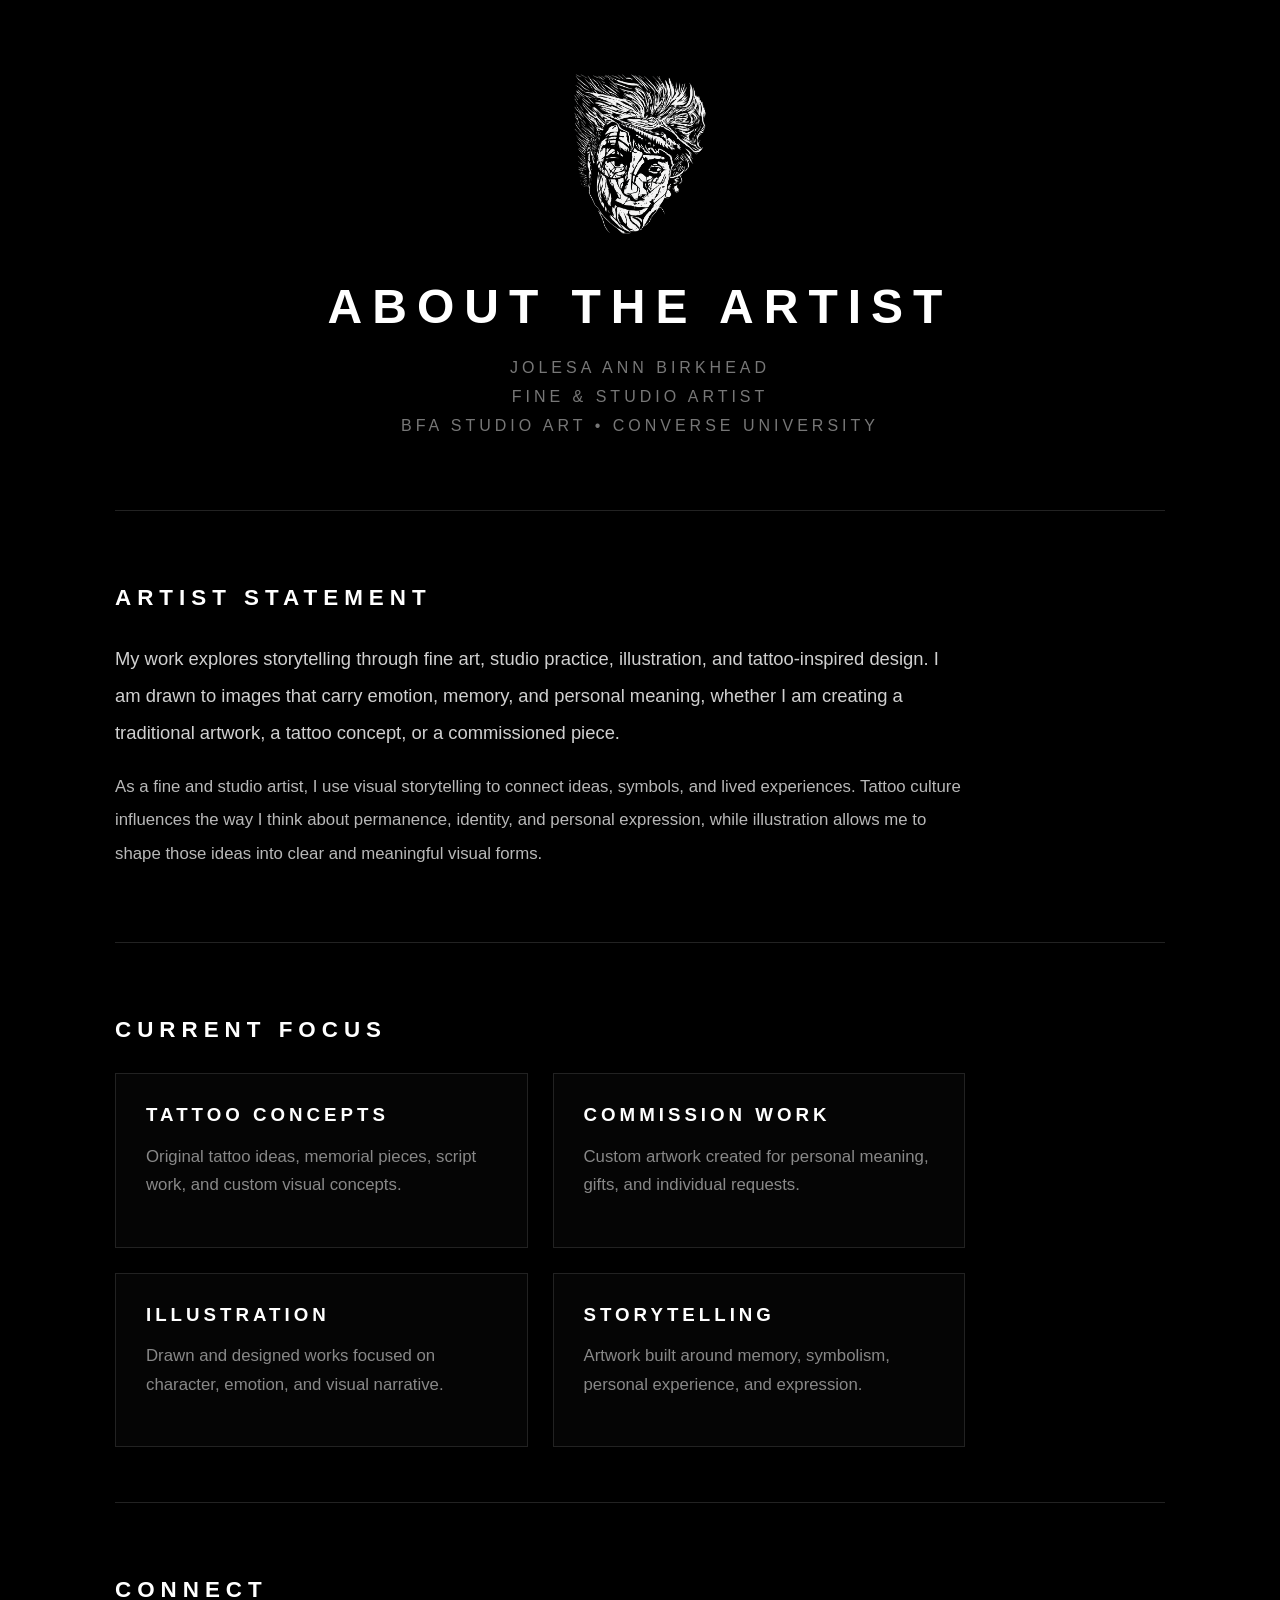
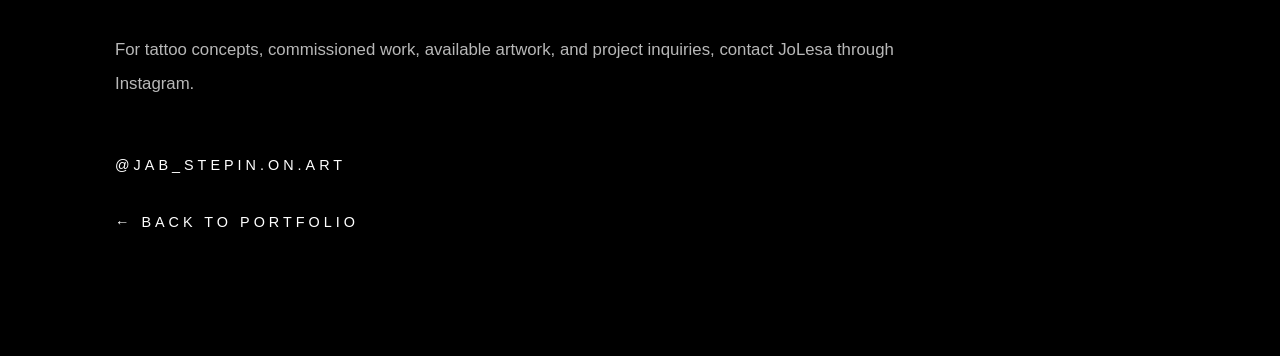
==== artist.html @ f6af1bd8 "Add artist.html with artist details and styles This file contains the HTML structure and styling for" ====
<!DOCTYPE html>
<html lang="en">
<head>
<meta charset="UTF-8">
<meta name="viewport" content="width=device-width, initial-scale=1.0">
<title>About The Artist | JAB STEP DESIGN</title>

<link rel="stylesheet" href="style.css">

<style>
*{
    box-sizing:border-box;
}

body{
    margin:0;
    background:#000;
    color:#fff;
    font-family:Arial, Helvetica, sans-serif;
}

.artist-container{
    max-width:1150px;
    margin:auto;
    padding:70px 50px;
}

.artist-header{
    text-align:center;
    margin-bottom:70px;
}

.artist-header img{
    width:170px;
    margin-bottom:35px;
}

.artist-header h1{
    font-size:3rem;
    letter-spacing:10px;
    margin:0 0 20px;
}

.artist-header p{
    color:#777;
    letter-spacing:4px;
    line-height:1.8;
}

.artist-section{
    border-top:1px solid #222;
    padding:55px 0;
}

.artist-section h2{
    font-size:1.4rem;
    letter-spacing:6px;
    margin-bottom:30px;
}

.artist-section p{
    max-width:850px;
    color:#b8b8b8;
    font-size:1.05rem;
    line-height:2;
}

.statement{
    font-size:1.15rem !important;
    color:#d0d0d0 !important;
}

.focus-grid{
    display:grid;
    grid-template-columns:repeat(2,1fr);
    gap:25px;
    max-width:850px;
}

.focus-card{
    border:1px solid #222;
    padding:30px;
    background:#050505;
}

.focus-card h3{
    letter-spacing:4px;
    margin:0 0 15px;
}

.focus-card p{
    color:#888;
    line-height:1.7;
}

.back-btn{
    display:inline-block;
    margin-top:40px;
    color:white;
    text-decoration:none;
    letter-spacing:4px;
    font-size:.9rem;
}

.back-btn:hover{
    opacity:.7;
}

@media(max-width:800px){
    .artist-container{
        padding:45px 25px;
    }

    .artist-header h1{
        font-size:2.2rem;
        letter-spacing:6px;
    }

    .focus-grid{
        grid-template-columns:1fr;
    }
}
</style>
</head>

<body>

<div class="artist-container">

    <div class="artist-header">
        <img src="logo.png" alt="JAB STEP Design Logo">

        <h1>ABOUT THE ARTIST</h1>

        <p>
            JOLESA ANN BIRKHEAD<br>
            FINE & STUDIO ARTIST<br>
            BFA STUDIO ART • CONVERSE UNIVERSITY
        </p>
    </div>

    <div class="artist-section">

        <h2>ARTIST STATEMENT</h2>

        <p class="statement">
            My work explores storytelling through fine art, studio practice, illustration,
            and tattoo-inspired design. I am drawn to images that carry emotion, memory,
            and personal meaning, whether I am creating a traditional artwork, a tattoo
            concept, or a commissioned piece.
        </p>

        <p>
            As a fine and studio artist, I use visual storytelling to connect ideas,
            symbols, and lived experiences. Tattoo culture influences the way I think
            about permanence, identity, and personal expression, while illustration allows
            me to shape those ideas into clear and meaningful visual forms.
        </p>

    </div>

    <div class="artist-section">

        <h2>CURRENT FOCUS</h2>

        <div class="focus-grid">

            <div class="focus-card">
                <h3>TATTOO CONCEPTS</h3>
                <p>
                    Original tattoo ideas, memorial pieces, script work, and custom visual concepts.
                </p>
            </div>

            <div class="focus-card">
                <h3>COMMISSION WORK</h3>
                <p>
                    Custom artwork created for personal meaning, gifts, and individual requests.
                </p>
            </div>

            <div class="focus-card">
                <h3>ILLUSTRATION</h3>
                <p>
                    Drawn and designed works focused on character, emotion, and visual narrative.
                </p>
            </div>

            <div class="focus-card">
                <h3>STORYTELLING</h3>
                <p>
                    Artwork built around memory, symbolism, personal experience, and expression.
                </p>
            </div>

        </div>

    </div>

    <div class="artist-section">

        <h2>CONNECT</h2>

        <p>
            For tattoo concepts, commissioned work, available artwork, and project inquiries,
            contact JoLesa through Instagram.
        </p>

        <a href="https://instagram.com/jab_stepin.on.art"
           target="_blank"
           class="back-btn">
            @JAB_STEPIN.ON.ART
        </a>

        <br>

        <a href="index.html" class="back-btn">
            ← BACK TO PORTFOLIO
        </a>

    </div>

</div>

</body>
</html>
---- style.css ----
body{
    background:#000;
    color:#f2f2f2;
    margin:0;
    font-family:Arial,sans-serif;
}

.hero{
    min-height:100vh;
    display:flex;
    flex-direction:column;
    justify-content:center;
    align-items:center;
    text-align:center;
}

.logo{
    width:220px;
    margin-bottom:40px;
}

h1{
    margin:0;
    font-size:6rem;
    letter-spacing:12px;
    font-weight:700;
}

.tagline{
    margin-top:50px;
    font-size:1.1rem;
    letter-spacing:8px;
    line-height:2.2;
    color:#d0d0d0;
}

.about{
    margin-top:60px;
    color:#8d8d8d;
    letter-spacing:3px;
    font-size:.9rem;
}

.services{
    margin-top:20px;
    color:#b0b0b0;
    letter-spacing:5px;
    font-size:.9rem;
}

.button{
    display:inline-block;
    margin-top:50px;
    padding:18px 70px;
    border:2px solid white;
    color:white;
    text-decoration:none;
    letter-spacing:4px;
    transition:.3s;
}

.button:hover{
    background:white;
    color:black;
}

.gallery{
    padding:120px 8%;
}

.gallery h2{
    text-align:center;
    font-size:3rem;
    letter-spacing:8px;
    margin-bottom:80px;
}

.gallery-grid{
    display:grid;
    grid-template-columns:repeat(2,1fr);
    gap:40px;
}

.card{
    height:300px;
    border:1px solid #222;
    background:#050505;
    display:flex;
    flex-direction:column;
    justify-content:center;
    align-items:center;
    transition:.3s;
}

.card:hover{
    border-color:white;
    transform:translateY(-5px);
}

.card h3{
    margin:0;
    letter-spacing:8px;
    font-size:2rem;
}

.card p{
    margin-top:20px;
    color:#888;
    font-size:.9rem;
    letter-spacing:2px;
    text-align:center;
    max-width:70%;
    line-height:1.7;
}

.tattoo-card{
    position:relative;
    overflow:hidden;
}

.tattoo-card,
.tattoo-card:visited,
.tattoo-card:hover,
.tattoo-card:active{
    color:white;
    text-decoration:none;
}

.tattoo-card img{
    width:100%;
    height:100%;
    object-fit:cover;
    opacity:.35;
    transition:.4s;
}

.tattoo-card:hover img{
    opacity:.7;
    transform:scale(1.05);
}

.tattoo-card h3,
.tattoo-card p{
    color:white;
}

.overlay{
    position:absolute;
    inset:0;
    display:flex;
    flex-direction:column;
    justify-content:center;
    align-items:center;
    text-align:center;
}
a.tattoo-card,
a.tattoo-card:link,
a.tattoo-card:visited,
a.tattoo-card:hover,
a.tattoo-card:active {
    color: #ffffff !important;
    text-decoration: none !important;
}

a.tattoo-card h3,
a.tattoo-card p,
a.tattoo-card:visited h3,
a.tattoo-card:visited p {
    color: #ffffff !important;
}
/* ---------- TATTOO PAGE ---------- */

.tattoo-header{
    text-align:center;
    padding:80px 20px 40px;
}

.tattoo-header h1{
    font-size:80px;
    letter-spacing:10px;
}

.tattoo-header p{
    letter-spacing:5px;
    color:#888;
    margin:20px 0;
}

.back-button{
    display:inline-block;
    padding:15px 40px;
    border:1px solid white;
    color:white;
    text-decoration:none;
    letter-spacing:3px;
    transition:.3s;
}

.back-button:hover{
    background:white;
    color:black;
}

.gallery{
    width:90%;
    max-width:1600px;
    margin:auto;
    display:grid;
    grid-template-columns:
        repeat(auto-fit,minmax(300px,1fr));
    gap:40px;
    padding:50px 0 100px;
}

.gallery-item{
    background:#111;
    padding:20px;
    text-align:center;
    transition:.3s;
}

.gallery-item:hover{
    transform:translateY(-10px);
}

.gallery-item img{
    width:100%;
    cursor:pointer;
    transition:.3s;
}

.gallery-item img:hover{
    transform:scale(1.03);
}

.gallery-item h3{
    margin-top:20px;
    letter-spacing:5px;
    color:white;
}

.gallery-item p{
    color:#888;
}

.lightbox{
    display:none;
    position:fixed;
    z-index:9999;
    left:0;
    top:0;
    width:100%;
    height:100%;
    background:rgba(0,0,0,.95);
    justify-content:center;
    align-items:center;
}

.lightbox img{
    max-width:90%;
    max-height:90%;
}

.close{
    position:absolute;
    top:20px;
    right:40px;
    font-size:60px;
    color:white;
    cursor:pointer;
}

footer{
    text-align:center;
    padding:100px 20px;
    border-top:1px solid #222;
}

footer h2{
    letter-spacing:6px;
    margin-bottom:20px;
}

.footer-name{
    color:white;
    letter-spacing:3px;
}

.available{
    margin:30px 0;
    line-height:2;
}

footer a{
    color:white;
    text-decoration:none;
    border:1px solid white;
    padding:15px 30px;
    display:inline-block;
    transition:.3s;
}

footer a:hover{
    background:white;
    color:black;
}
.works h3{
    font-size:1.6rem;
    letter-spacing:6px;
    line-height:1.4;
    max-width:90%;
    text-align:center;
}

.works p{
    max-width:80%;
}
.works,
.works:link,
.works:visited,
.works:hover,
.works:active {
    color: white !important;
    text-decoration: none !important;
}

.works h3,
.works p,
.works:link h3,
.works:visited h3,
.works:hover h3,
.works:active h3,
.works:link p,
.works:visited p,
.works:hover p,
.works:active p {
    color: white !important;
    text-decoration: none !important;
}

.works p {
    color: #888 !important;
}
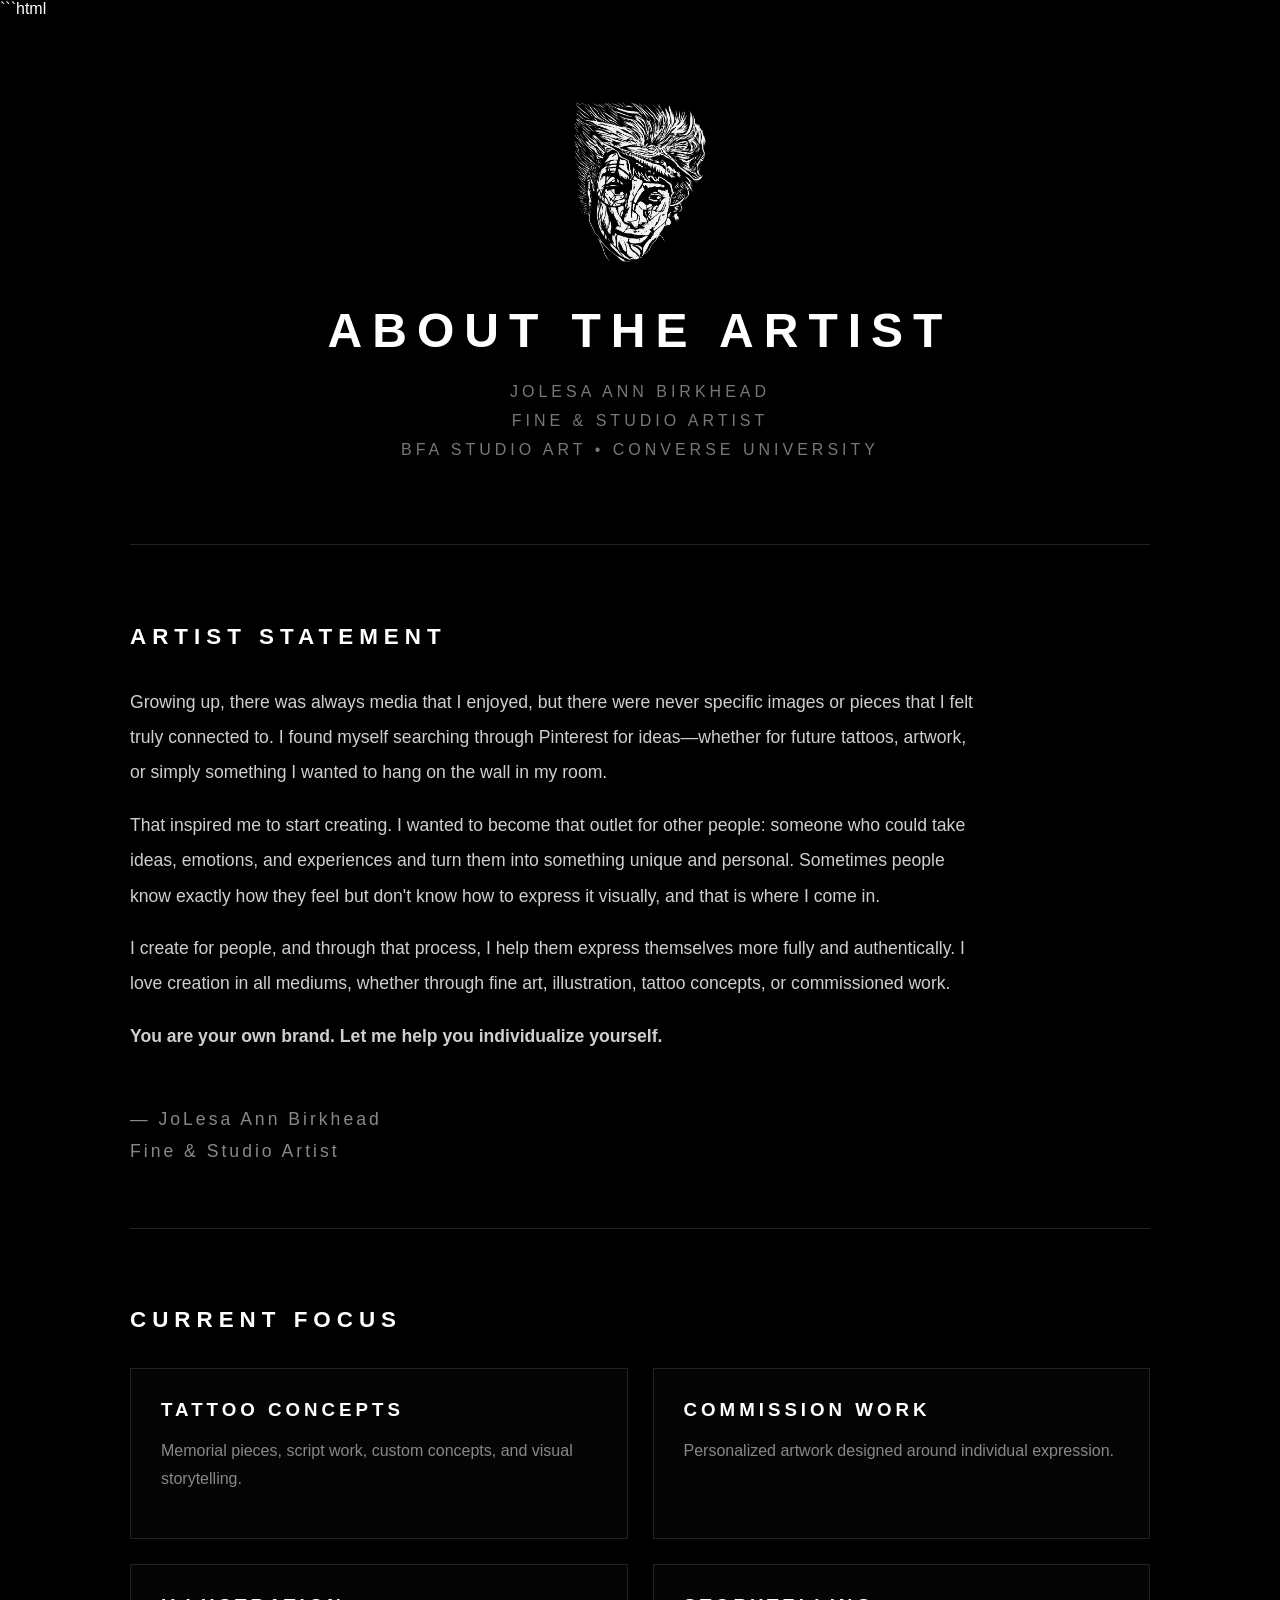
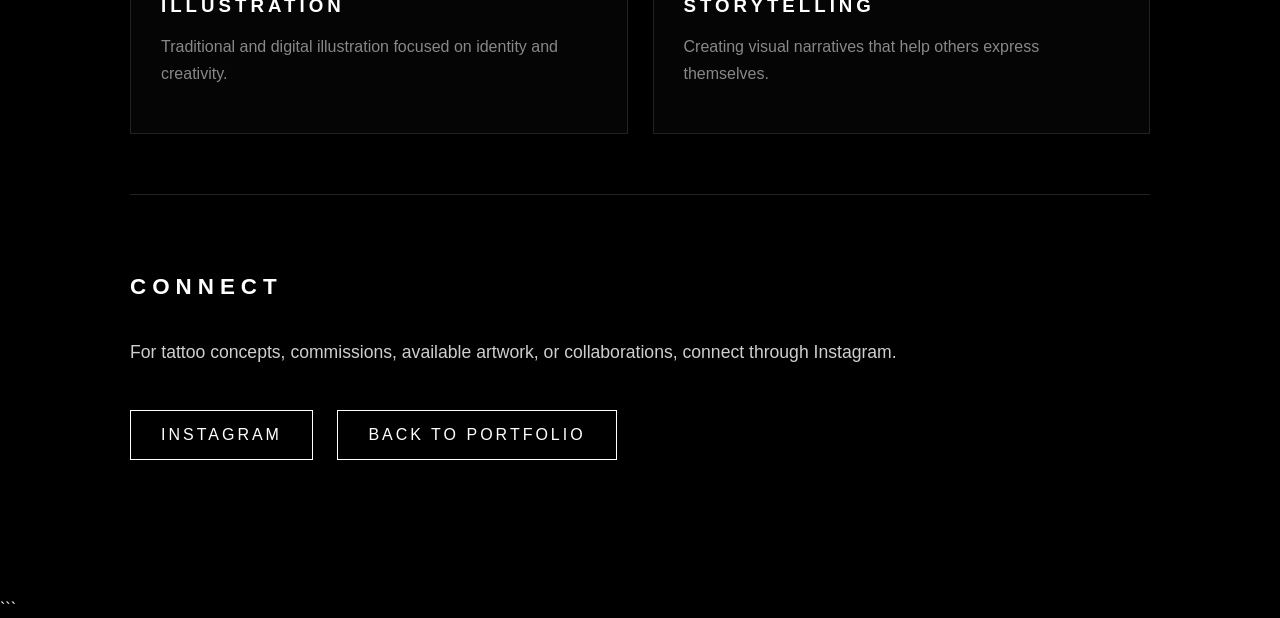
==== commit 3e64aac9: "Refactor artist.html with style and content updates Updated styles and content in artist.html for im" ====
--- a/artist.html
+++ b/artist.html
@@ -1,3 +1,5 @@
+
+```html
 <!DOCTYPE html>
 <html lang="en">
 <head>
@@ -8,6 +10,7 @@
 <link rel="stylesheet" href="style.css">
 
 <style>
+
 *{
     box-sizing:border-box;
 }
@@ -20,14 +23,14 @@
 }
 
 .artist-container{
-    max-width:1150px;
+    max-width:1100px;
     margin:auto;
-    padding:70px 50px;
+    padding:80px 40px;
 }
 
 .artist-header{
     text-align:center;
-    margin-bottom:70px;
+    margin-bottom:80px;
 }
 
 .artist-header img{
@@ -49,43 +52,45 @@
 
 .artist-section{
     border-top:1px solid #222;
-    padding:55px 0;
+    padding:60px 0;
 }
 
 .artist-section h2{
     font-size:1.4rem;
     letter-spacing:6px;
-    margin-bottom:30px;
-}
-
-.artist-section p{
+    margin-bottom:35px;
+}
+
+.statement{
     max-width:850px;
-    color:#b8b8b8;
-    font-size:1.05rem;
+    color:#cfcfcf;
+    font-size:1.1rem;
     line-height:2;
 }
 
-.statement{
-    font-size:1.15rem !important;
-    color:#d0d0d0 !important;
+.signature{
+    margin-top:50px;
+    color:#888;
+    letter-spacing:3px;
+    line-height:1.8;
 }
 
 .focus-grid{
     display:grid;
     grid-template-columns:repeat(2,1fr);
     gap:25px;
-    max-width:850px;
+    margin-top:20px;
 }
 
 .focus-card{
     border:1px solid #222;
+    background:#050505;
     padding:30px;
-    background:#050505;
 }
 
 .focus-card h3{
+    margin:0 0 15px;
     letter-spacing:4px;
-    margin:0 0 15px;
 }
 
 .focus-card p{
@@ -93,26 +98,34 @@
     line-height:1.7;
 }
 
-.back-btn{
+.artist-links{
+    margin-top:40px;
+}
+
+.artist-links a{
     display:inline-block;
-    margin-top:40px;
+    margin-right:20px;
+    padding:15px 30px;
+    border:1px solid white;
     color:white;
     text-decoration:none;
-    letter-spacing:4px;
-    font-size:.9rem;
-}
-
-.back-btn:hover{
-    opacity:.7;
-}
-
-@media(max-width:800px){
+    letter-spacing:3px;
+    transition:.3s;
+}
+
+.artist-links a:hover{
+    background:white;
+    color:black;
+}
+
+@media(max-width:768px){
+
     .artist-container{
-        padding:45px 25px;
+        padding:50px 25px;
     }
 
     .artist-header h1{
-        font-size:2.2rem;
+        font-size:2rem;
         letter-spacing:6px;
     }
 
@@ -120,6 +133,7 @@
         grid-template-columns:1fr;
     }
 }
+
 </style>
 </head>
 
@@ -128,7 +142,9 @@
 <div class="artist-container">
 
     <div class="artist-header">
-        <img src="logo.png" alt="JAB STEP Design Logo">
+
+        <img src="logo.png"
+             alt="JAB STEP Design Logo">
 
         <h1>ABOUT THE ARTIST</h1>
 
@@ -137,86 +153,121 @@
             FINE & STUDIO ARTIST<br>
             BFA STUDIO ART • CONVERSE UNIVERSITY
         </p>
+
     </div>
 
     <div class="artist-section">
 
         <h2>ARTIST STATEMENT</h2>
 
+        <div class="statement">
+
+            <p>
+                Growing up, there was always media that I enjoyed,
+                but there were never specific images or pieces that
+                I felt truly connected to. I found myself searching
+                through Pinterest for ideas—whether for future tattoos,
+                artwork, or simply something I wanted to hang on the
+                wall in my room.
+            </p>
+
+            <p>
+                That inspired me to start creating. I wanted to become
+                that outlet for other people: someone who could take
+                ideas, emotions, and experiences and turn them into
+                something unique and personal. Sometimes people know
+                exactly how they feel but don't know how to express
+                it visually, and that is where I come in.
+            </p>
+
+            <p>
+                I create for people, and through that process,
+                I help them express themselves more fully and
+                authentically. I love creation in all mediums,
+                whether through fine art, illustration, tattoo
+                concepts, or commissioned work.
+            </p>
+
+            <p>
+                <strong>
+                    You are your own brand.
+                    Let me help you individualize yourself.
+                </strong>
+            </p>
+
+            <div class="signature">
+                — JoLesa Ann Birkhead<br>
+                Fine & Studio Artist
+            </div>
+
+        </div>
+
+    </div>
+
+    <div class="artist-section">
+
+        <h2>CURRENT FOCUS</h2>
+
+        <div class="focus-grid">
+
+            <div class="focus-card">
+                <h3>TATTOO CONCEPTS</h3>
+                <p>
+                    Memorial pieces, script work,
+                    custom concepts, and visual storytelling.
+                </p>
+            </div>
+
+            <div class="focus-card">
+                <h3>COMMISSION WORK</h3>
+                <p>
+                    Personalized artwork designed
+                    around individual expression.
+                </p>
+            </div>
+
+            <div class="focus-card">
+                <h3>ILLUSTRATION</h3>
+                <p>
+                    Traditional and digital illustration
+                    focused on identity and creativity.
+                </p>
+            </div>
+
+            <div class="focus-card">
+                <h3>STORYTELLING</h3>
+                <p>
+                    Creating visual narratives that
+                    help others express themselves.
+                </p>
+            </div>
+
+        </div>
+
+    </div>
+
+    <div class="artist-section">
+
+        <h2>CONNECT</h2>
+
         <p class="statement">
-            My work explores storytelling through fine art, studio practice, illustration,
-            and tattoo-inspired design. I am drawn to images that carry emotion, memory,
-            and personal meaning, whether I am creating a traditional artwork, a tattoo
-            concept, or a commissioned piece.
+            For tattoo concepts, commissions,
+            available artwork, or collaborations,
+            connect through Instagram.
         </p>
 
-        <p>
-            As a fine and studio artist, I use visual storytelling to connect ideas,
-            symbols, and lived experiences. Tattoo culture influences the way I think
-            about permanence, identity, and personal expression, while illustration allows
-            me to shape those ideas into clear and meaningful visual forms.
-        </p>
-
-    </div>
-
-    <div class="artist-section">
-
-        <h2>CURRENT FOCUS</h2>
-
-        <div class="focus-grid">
-
-            <div class="focus-card">
-                <h3>TATTOO CONCEPTS</h3>
-                <p>
-                    Original tattoo ideas, memorial pieces, script work, and custom visual concepts.
-                </p>
-            </div>
-
-            <div class="focus-card">
-                <h3>COMMISSION WORK</h3>
-                <p>
-                    Custom artwork created for personal meaning, gifts, and individual requests.
-                </p>
-            </div>
-
-            <div class="focus-card">
-                <h3>ILLUSTRATION</h3>
-                <p>
-                    Drawn and designed works focused on character, emotion, and visual narrative.
-                </p>
-            </div>
-
-            <div class="focus-card">
-                <h3>STORYTELLING</h3>
-                <p>
-                    Artwork built around memory, symbolism, personal experience, and expression.
-                </p>
-            </div>
+        <div class="artist-links">
+
+            <a href="https://instagram.com/jab_stepin.on.art"
+               target="_blank">
+                INSTAGRAM
+            </a>
+
+            <a href="index.html">
+                BACK TO PORTFOLIO
+            </a>
 
         </div>
-
-    </div>
-
-    <div class="artist-section">
-
-        <h2>CONNECT</h2>
-
-        <p>
-            For tattoo concepts, commissioned work, available artwork, and project inquiries,
-            contact JoLesa through Instagram.
-        </p>
-
-        <a href="https://instagram.com/jab_stepin.on.art"
-           target="_blank"
-           class="back-btn">
-            @JAB_STEPIN.ON.ART
-        </a>
-
-        <br>
-
-        <a href="index.html" class="back-btn">
-            ← BACK TO PORTFOLIO
-        </a>
 
     </div>
 
@@ -224,3 +275,4 @@
 
 </body>
 </html>
+```
--- a/style.css
+++ b/style.css
@@ -48,6 +48,10 @@
     font-size:.9rem;
 }
 
+.hero-buttons{
+    margin-top:30px;
+}
+
 .button{
     display:inline-block;
     margin-top:50px;
@@ -63,6 +67,12 @@
     background:white;
     color:black;
 }
+
+.secondary-button{
+    margin-left:15px;
+}
+
+/* ---------- HOMEPAGE FEATURED WORK ---------- */
 
 .gallery{
     padding:120px 8%;
@@ -101,6 +111,7 @@
     margin:0;
     letter-spacing:8px;
     font-size:2rem;
+    text-align:center;
 }
 
 .card p{
@@ -113,12 +124,68 @@
     line-height:1.7;
 }
 
+/* ---------- WORKS FOR SALE HOMEPAGE CARD ---------- */
+
+.works-card{
+    height:300px;
+    border:1px solid #222;
+    background:#050505;
+    display:flex;
+    justify-content:center;
+    align-items:center;
+    text-align:center;
+    text-decoration:none;
+    color:white;
+    transition:.3s;
+}
+
+.works-card:hover{
+    border-color:white;
+    transform:translateY(-5px);
+}
+
+.works-card,
+.works-card:link,
+.works-card:visited,
+.works-card:hover,
+.works-card:active{
+    color:white;
+    text-decoration:none;
+}
+
+.works-inner{
+    width:100%;
+    text-align:center;
+}
+
+.works-card h3{
+    margin:0 0 25px 0;
+    color:white;
+    font-size:2.5rem;
+    letter-spacing:8px;
+    line-height:1.15;
+    text-align:center;
+}
+
+.works-card p{
+    margin:0 auto;
+    color:#888;
+    font-size:.9rem;
+    letter-spacing:2px;
+    line-height:1.7;
+    text-align:center;
+    max-width:75%;
+}
+
+/* ---------- TATTOO HOMEPAGE CARD ---------- */
+
 .tattoo-card{
     position:relative;
     overflow:hidden;
 }
 
 .tattoo-card,
+.tattoo-card:link,
 .tattoo-card:visited,
 .tattoo-card:hover,
 .tattoo-card:active{
@@ -153,21 +220,7 @@
     align-items:center;
     text-align:center;
 }
-a.tattoo-card,
-a.tattoo-card:link,
-a.tattoo-card:visited,
-a.tattoo-card:hover,
-a.tattoo-card:active {
-    color: #ffffff !important;
-    text-decoration: none !important;
-}
-
-a.tattoo-card h3,
-a.tattoo-card p,
-a.tattoo-card:visited h3,
-a.tattoo-card:visited p {
-    color: #ffffff !important;
-}
+
 /* ---------- TATTOO PAGE ---------- */
 
 .tattoo-header{
@@ -199,17 +252,6 @@
 .back-button:hover{
     background:white;
     color:black;
-}
-
-.gallery{
-    width:90%;
-    max-width:1600px;
-    margin:auto;
-    display:grid;
-    grid-template-columns:
-        repeat(auto-fit,minmax(300px,1fr));
-    gap:40px;
-    padding:50px 0 100px;
 }
 
 .gallery-item{
@@ -270,13 +312,16 @@
     cursor:pointer;
 }
 
+/* ---------- FOOTER ---------- */
+
 footer{
     text-align:center;
     padding:100px 20px;
     border-top:1px solid #222;
 }
 
-footer h2{
+footer h2,
+footer h3{
     letter-spacing:6px;
     margin-bottom:20px;
 }
@@ -304,40 +349,42 @@
     background:white;
     color:black;
 }
-.works h3{
-    font-size:1.6rem;
-    letter-spacing:6px;
-    line-height:1.4;
-    max-width:90%;
-    text-align:center;
-}
-
-.works p{
-    max-width:80%;
-}
-.works,
-.works:link,
-.works:visited,
-.works:hover,
-.works:active {
-    color: white !important;
-    text-decoration: none !important;
-}
-
-.works h3,
-.works p,
-.works:link h3,
-.works:visited h3,
-.works:hover h3,
-.works:active h3,
-.works:link p,
-.works:visited p,
-.works:hover p,
-.works:active p {
-    color: white !important;
-    text-decoration: none !important;
-}
-
-.works p {
-    color: #888 !important;
-}
+
+/* ---------- MOBILE ---------- */
+
+@media(max-width:768px){
+
+    h1{
+        font-size:3rem;
+        letter-spacing:6px;
+    }
+
+    .tagline{
+        font-size:.9rem;
+        letter-spacing:4px;
+    }
+
+    .about,
+    .services{
+        padding:0 20px;
+        line-height:1.8;
+    }
+
+    .secondary-button{
+        display:block;
+        margin-top:15px;
+        margin-left:0;
+    }
+
+    .gallery-grid{
+        grid-template-columns:1fr;
+    }
+
+    .gallery h2{
+        font-size:2.2rem;
+    }
+
+    .works-card h3{
+        font-size:2.2rem;
+    }
+}
